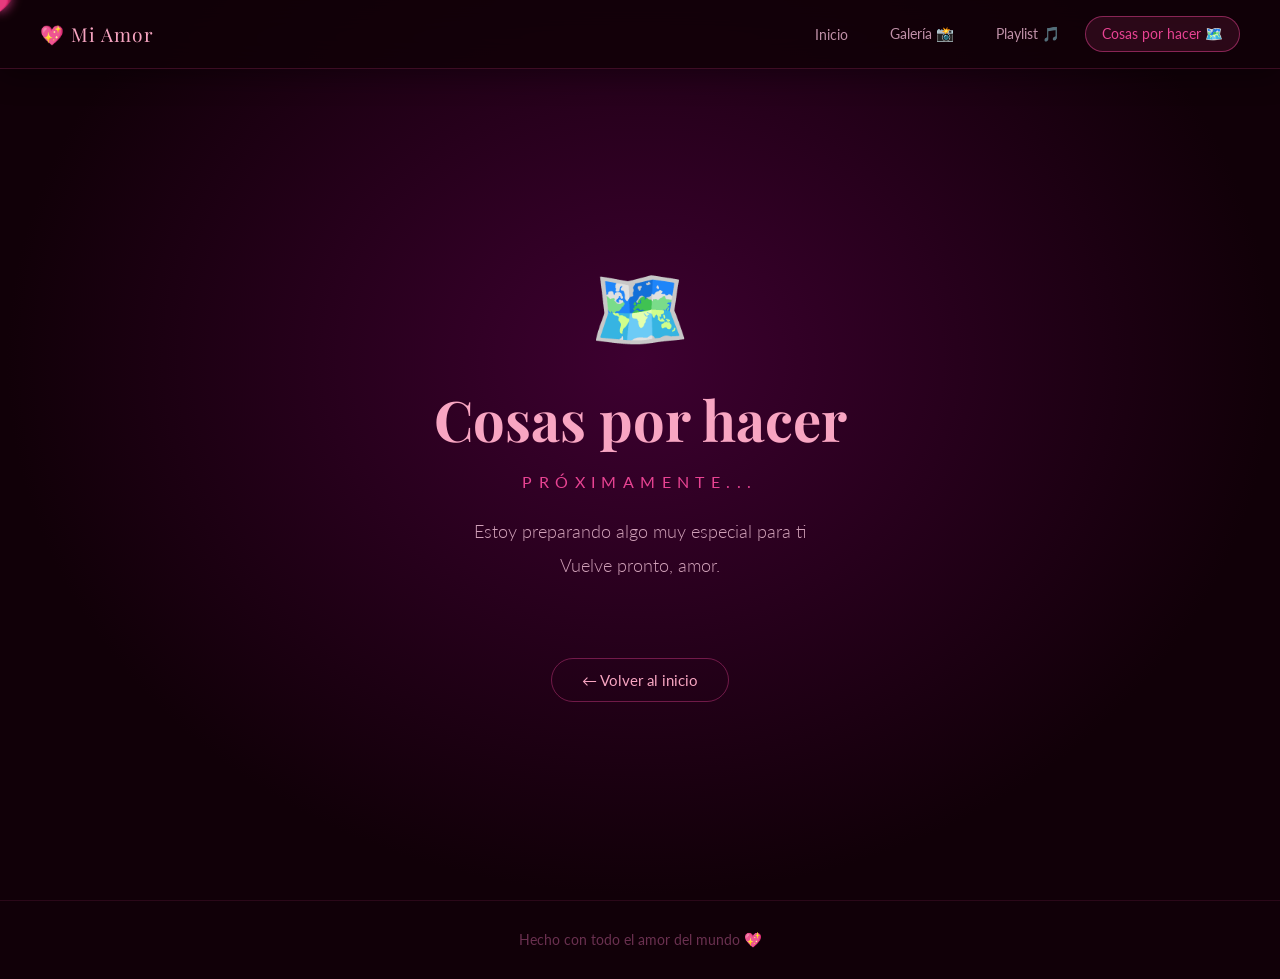
==== bucket.html @ a1e80661 "Se agregarn tabs y ahi se mejoraran las cosas" ====
<!DOCTYPE html>
<html lang="es">
<head>
  <meta charset="UTF-8"/>
  <meta name="viewport" content="width=device-width, initial-scale=1.0"/>
  <title>Cosas por hacer — Para Ti 💖</title>
  <link rel="stylesheet" href="style.css"/>
  <link href="https://fonts.googleapis.com/css2?family=Playfair+Display:ital,wght@0,400;0,700;1,400&family=Lato:wght@300;400;700&display=swap" rel="stylesheet"/>
</head>
<body>
  <div class="cursor" id="cursor">💗</div>
  <div class="particles" id="particles"></div>

  <nav class="navbar">
    <a href="index.html" class="nav-logo">💖 Mi Amor</a>
    <div class="nav-links" id="navLinks">
      <a href="index.html" class="nav-link">Inicio</a>
      <a href="galeria.html" class="nav-link ">Galería 📸</a>
      <a href="playlist.html" class="nav-link ">Playlist 🎵</a>
      <a href="bucket.html" class="nav-link activo">Cosas por hacer 🗺️</a>
    </div>
    <button class="nav-menu" id="navMenu">☰</button>
  </nav>

  <section class="proximamente-section">
    <div class="prox-content">
      <div class="prox-emoji">🗺️</div>
      <h1 class="prox-titulo">Cosas por hacer</h1>
      <p class="prox-sub">Próximamente...</p>
      <p class="prox-mensaje">Estoy preparando algo muy especial para ti <br/>Vuelve pronto, amor.</p>
      <div class="prox-corazones">
      </div>
      <a href="index.html" class="prox-btn">← Volver al inicio</a>
    </div>
  </section>

  <footer class="footer">
    <p>Hecho con todo el amor del mundo 💖</p>
  </footer>

  <script src="script.js"></script>
</body>
</html>
---- style.css ----
/* =============================================
   VARIABLES Y RESET
============================================= */
:root {
  --rosa: #e84393;
  --rosa-claro: #f8a5c2;
  --rosa-oscuro: #b5005b;
  --rojo: #c0392b;
  --fondo: #110008;
  --fondo2: #1e000f;
  --fondo3: #2d0020;
  --blanco: #fff8fc;
  --sombra: rgba(232, 67, 147, 0.4);
  --glow: 0 0 40px rgba(232, 67, 147, 0.3);
}

* { margin: 0; padding: 0; box-sizing: border-box; }
html { scroll-behavior: smooth; }

body {
  background: var(--fondo);
  color: var(--blanco);
  font-family: 'Lato', sans-serif;
  overflow-x: hidden;
  cursor: none;
}

/* =============================================
   CURSOR PERSONALIZADO
============================================= */
.cursor {
  position: fixed;
  pointer-events: none;
  font-size: 1.4rem;
  z-index: 9999;
  transform: translate(-50%, -50%);
  transition: transform 0.1s ease;
  filter: drop-shadow(0 0 6px var(--rosa));
}

/* =============================================
   PARTÍCULAS
============================================= */
.particles {
  position: fixed;
  inset: 0;
  pointer-events: none;
  z-index: 0;
  overflow: hidden;
}
.particle {
  position: absolute;
  border-radius: 50%;
  background: var(--rosa);
  opacity: 0;
  animation: flotar var(--dur, 8s) ease-in-out infinite;
  animation-delay: var(--delay, 0s);
}
@keyframes flotar {
  0%   { transform: translateY(105vh) scale(0); opacity: 0; }
  10%  { opacity: 0.5; }
  90%  { opacity: 0.2; }
  100% { transform: translateY(-5vh) scale(1.5); opacity: 0; }
}

/* =============================================
   REVEAL AL SCROLL
============================================= */
.reveal {
  opacity: 0;
  transform: translateY(50px);
  transition: opacity 0.8s ease, transform 0.8s ease;
}
.reveal.visible {
  opacity: 1;
  transform: translateY(0);
}

/* =============================================
   TÍTULOS DE SECCIÓN REUTILIZABLES
============================================= */
.sec-titulo {
  font-family: 'Playfair Display', serif;
  font-size: clamp(1.8rem, 4vw, 3rem);
  color: var(--rosa-claro);
  margin-bottom: 10px;
  text-align: center;
}
.sec-sub {
  font-size: 0.95rem;
  color: #c090a8;
  margin-bottom: 50px;
  text-align: center;
  letter-spacing: 0.08em;
}

/* =============================================
   HERO
============================================= */
.hero {
  position: relative;
  z-index: 1;
  min-height: 100vh;
  display: flex;
  flex-direction: column;
  align-items: center;
  justify-content: center;
  text-align: center;
  padding: 60px 20px 40px;
  background: radial-gradient(ellipse at 50% 40%, #3d0030 0%, var(--fondo) 70%);
}
.hero-content { max-width: 700px; animation: aparecer 1.4s ease both; }
@keyframes aparecer {
  from { opacity: 0; transform: translateY(40px); }
  to   { opacity: 1; transform: translateY(0); }
}
.subtitulo {
  font-weight: 300;
  letter-spacing: 0.35em;
  font-size: 0.82rem;
  color: var(--rosa-claro);
  margin-bottom: 20px;
  text-transform: uppercase;
}
.titulo {
  font-family: 'Playfair Display', serif;
  font-size: clamp(3rem, 8vw, 6rem);
  font-weight: 700;
  line-height: 1.1;
  margin-bottom: 30px;
  text-shadow: var(--glow);
}
.titulo em { color: var(--rosa); font-style: italic; display: block; }
.mensaje {
  font-size: clamp(1rem, 2.5vw, 1.18rem);
  font-weight: 300;
  line-height: 2;
  color: #f0d0e0;
  max-width: 560px;
  margin: 0 auto 30px;
}
.mensaje strong { color: var(--rosa-claro); font-weight: 400; }
.separador {
  font-size: 2.2rem;
  animation: latir 1s ease-in-out infinite;
  display: inline-block;
  color: var(--rosa);
  margin-bottom: 28px;
}
@keyframes latir {
  0%,100% { transform: scale(1); }
  50%      { transform: scale(1.35); }
}
.btn-lluvia {
  background: linear-gradient(135deg, var(--rosa), var(--rosa-oscuro));
  color: white;
  border: none;
  padding: 14px 34px;
  border-radius: 50px;
  font-size: 1rem;
  font-family: 'Lato', sans-serif;
  cursor: none;
  box-shadow: 0 4px 25px var(--sombra);
  transition: transform 0.2s, box-shadow 0.2s;
  letter-spacing: 0.05em;
}
.btn-lluvia:hover { transform: scale(1.07); box-shadow: 0 8px 40px var(--sombra); }
.scroll-hint {
  position: absolute;
  bottom: 24px;
  font-size: 0.8rem;
  color: #8a5070;
  letter-spacing: 0.15em;
  animation: pulsar 2s ease-in-out infinite;
}
@keyframes pulsar { 0%,100%{opacity:0.4;} 50%{opacity:1;} }

/* =============================================
   CONTADOR DE TIEMPO
============================================= */
.contador-section {
  position: relative;
  z-index: 1;
  padding: 90px 20px;
  text-align: center;
  background: linear-gradient(to bottom, var(--fondo), var(--fondo2));
}
.contador-grid {
  display: flex;
  justify-content: center;
  gap: 20px;
  flex-wrap: wrap;
  max-width: 700px;
  margin: 0 auto 20px;
}
.contador-item {
  background: rgba(232,67,147,0.08);
  border: 1px solid rgba(232,67,147,0.25);
  border-radius: 20px;
  padding: 28px 36px;
  min-width: 130px;
  display: flex;
  flex-direction: column;
  align-items: center;
  gap: 8px;
  box-shadow: var(--glow);
  transition: transform 0.3s;
}
.contador-item:hover { transform: translateY(-6px); }
.num {
  font-family: 'Playfair Display', serif;
  font-size: 3rem;
  font-weight: 700;
  color: var(--rosa);
  line-height: 1;
  text-shadow: 0 0 20px var(--sombra);
}
.clabel { font-size: 0.8rem; color: #c090a8; letter-spacing: 0.15em; text-transform: uppercase; }
.contador-nota { font-size: 0.8rem; color: #6a3050; margin-top: 16px; }
.contador-nota code { color: var(--rosa-claro); background: rgba(232,67,147,0.1); padding: 2px 6px; border-radius: 4px; }

/* =============================================
   GALERÍA / FOTOS
============================================= */
.galeria-section {
  position: relative;
  z-index: 1;
  padding: 80px 20px 100px;
  text-align: center;
  background: linear-gradient(to bottom, var(--fondo2), var(--fondo3));
}
.galeria {
  display: flex;
  justify-content: center;
  align-items: center;
  gap: 20px;
  flex-wrap: wrap;
  max-width: 900px;
  margin: 0 auto;
  position: relative;
  transition: all 0.6s ease;
}
.galeria.activo .foto-card:nth-child(1) { transform: translate(-120px,-60px) rotate(-12deg) scale(1.08); }
.galeria.activo .foto-card:nth-child(2) { transform: translateY(-90px) scale(1.15); }
.galeria.activo .foto-card:nth-child(3) { transform: translate(120px,-60px) rotate(12deg) scale(1.08); }
.foto-card {
  width: 220px; height: 260px;
  border-radius: 20px;
  overflow: hidden;
  border: 2px solid rgba(232,67,147,0.3);
  box-shadow: 0 8px 30px rgba(0,0,0,0.4);
  cursor: none;
  transition: transform 0.5s cubic-bezier(0.34,1.56,0.64,1), box-shadow 0.4s, border-color 0.4s;
  background: #2d0020;
}
.foto-center { width: 260px; height: 300px; z-index: 2; }
.foto-card:hover, .foto-card.tocado {
  box-shadow: 0 16px 50px rgba(0,0,0,0.5), 0 0 30px var(--sombra);
  border-color: var(--rosa);
}
.foto-inner { width:100%; height:100%; position:relative; overflow:hidden; }
.foto-inner img { width:100%; height:100%; object-fit:cover; display:block; transition:transform 0.5s; }
.foto-card:hover img, .foto-card.tocado img { transform: scale(1.08); }
.foto-overlay {
  position:absolute; inset:0;
  background: linear-gradient(to top, rgba(200,0,80,0.75) 0%, transparent 60%);
  opacity:0; display:flex; align-items:flex-end; justify-content:center;
  padding-bottom:18px; transition:opacity 0.4s;
}
.foto-card:hover .foto-overlay, .foto-card.tocado .foto-overlay { opacity:1; }
.foto-overlay span { font-family:'Playfair Display',serif; font-style:italic; font-size:1rem; color:#fff; text-shadow:0 1px 4px rgba(0,0,0,0.5); }
.corazon-svg {
  position:absolute; top:50%; left:50%;
  transform:translate(-50%,-50%);
  width:500px; pointer-events:none;
  opacity:0; transition:opacity 0.5s; z-index:0;
}
.galeria-section:hover .corazon-svg { opacity:1; }

/* =============================================
   CARTAS SECRETAS
============================================= */
.cartas-section {
  position:relative; z-index:1;
  padding: 90px 20px;
  background: linear-gradient(to bottom, var(--fondo3), var(--fondo2));
}
.cartas-grid {
  display: grid;
  grid-template-columns: repeat(auto-fit, minmax(150px, 1fr));
  gap: 20px;
  max-width: 800px;
  margin: 0 auto;
}
.carta {
  height: 180px;
  perspective: 800px;
  cursor: none;
}
.carta-frente, .carta-atras {
  position: absolute;
  width: 100%; height: 100%;
  border-radius: 16px;
  display: flex;
  align-items: center;
  justify-content: center;
  backface-visibility: hidden;
  transition: transform 0.7s cubic-bezier(0.4, 0, 0.2, 1);
}
.carta { position: relative; }
.carta-frente, .carta-atras { position: absolute; inset: 0; }
.carta-frente {
  background: linear-gradient(135deg, rgba(232,67,147,0.15), rgba(192,0,91,0.25));
  border: 1px solid rgba(232,67,147,0.35);
  font-size: 3rem;
  box-shadow: 0 4px 20px rgba(0,0,0,0.3);
  transform: rotateY(0deg);
}
.carta-atras {
  background: linear-gradient(135deg, var(--rosa-oscuro), var(--rosa));
  font-size: 0.92rem;
  font-family: 'Playfair Display', serif;
  font-style: italic;
  color: white;
  text-align: center;
  padding: 16px;
  line-height: 1.5;
  transform: rotateY(180deg);
  box-shadow: 0 8px 30px var(--sombra);
}
.carta.abierta .carta-frente { transform: rotateY(-180deg); }
.carta.abierta .carta-atras  { transform: rotateY(0deg); }
.carta:hover .carta-frente:not(.abierta .carta-frente) {
  box-shadow: 0 8px 30px var(--sombra);
  border-color: var(--rosa);
}

/* =============================================
   JUEGO - ATRAPA CORAZONES
============================================= */
.juego-section {
  position: relative; z-index: 1;
  padding: 90px 20px;
  background: linear-gradient(to bottom, var(--fondo2), var(--fondo));
  text-align: center;
}
.juego-container { max-width: 700px; margin: 0 auto; }
.juego-info {
  display: flex;
  justify-content: center;
  gap: 40px;
  margin-bottom: 20px;
  font-size: 1.1rem;
  color: var(--rosa-claro);
}
.juego-info strong { color: var(--rosa); font-size: 1.3rem; }
.juego-area {
  position: relative;
  width: 100%;
  height: 380px;
  border-radius: 24px;
  border: 2px solid rgba(232,67,147,0.25);
  background: rgba(232,67,147,0.04);
  overflow: hidden;
  box-shadow: inset 0 0 60px rgba(0,0,0,0.3), var(--glow);
}
.juego-pantalla {
  position: absolute;
  inset: 0;
  display: flex;
  flex-direction: column;
  align-items: center;
  justify-content: center;
  gap: 20px;
  font-family: 'Playfair Display', serif;
  font-size: 1.1rem;
  color: #d0a0b8;
}
.juego-pantalla.hidden { display: none; }
.btn-jugar {
  background: linear-gradient(135deg, var(--rosa), var(--rosa-oscuro));
  color: white;
  border: none;
  padding: 14px 40px;
  border-radius: 50px;
  font-size: 1.1rem;
  font-family: 'Lato', sans-serif;
  cursor: none;
  box-shadow: 0 4px 25px var(--sombra);
  transition: transform 0.2s, box-shadow 0.2s;
}
.btn-jugar:hover { transform: scale(1.07); box-shadow: 0 8px 40px var(--sombra); }

/* Corazones del juego */
.corazon-juego {
  position: absolute;
  font-size: 2.2rem;
  cursor: none;
  user-select: none;
  animation: aparecer-corazon 0.3s ease;
  transition: transform 0.1s;
  filter: drop-shadow(0 0 8px var(--rosa));
}
.corazon-juego:hover { transform: scale(1.4) rotate(10deg); }
@keyframes aparecer-corazon {
  from { transform: scale(0) rotate(-20deg); opacity: 0; }
  to   { transform: scale(1) rotate(0deg); opacity: 1; }
}

/* Puntaje volador */
.puntos-volador {
  position: absolute;
  font-size: 1.4rem;
  color: var(--rosa-claro);
  font-family: 'Playfair Display', serif;
  font-weight: 700;
  pointer-events: none;
  animation: volar 0.9s ease forwards;
  text-shadow: 0 0 10px var(--sombra);
}
@keyframes volar {
  0%   { opacity: 1; transform: translateY(0) scale(1); }
  100% { opacity: 0; transform: translateY(-70px) scale(1.5); }
}

/* =============================================
   SECCIÓN VIDEO
============================================= */
.video-section {
  position: relative; z-index: 1;
  padding: 80px 20px 100px;
  text-align: center;
  background: radial-gradient(ellipse at 50% 80%, #3d0030 0%, var(--fondo) 70%);
}
.video-wrapper { max-width: 620px; margin: 0 auto 16px; }
.video-link { text-decoration: none; display: block; }
.video-thumbnail {
  background: linear-gradient(135deg, #3d0030, #1a0010);
  border: 2px solid rgba(232,67,147,0.4);
  border-radius: 18px;
  padding: 60px 30px;
  display: flex;
  flex-direction: column;
  align-items: center;
  gap: 20px;
  cursor: none;
  transition: border-color 0.3s, box-shadow 0.3s, transform 0.3s;
  box-shadow: 0 8px 30px rgba(0,0,0,0.3);
}
.video-thumbnail:hover {
  border-color: var(--rosa);
  box-shadow: 0 16px 50px var(--sombra);
  transform: translateY(-4px);
}
.play-btn {
  width: 72px; height: 72px;
  background: var(--rosa);
  border-radius: 50%;
  display: flex;
  align-items: center;
  justify-content: center;
  font-size: 1.5rem;
  color: white;
  box-shadow: 0 0 30px var(--sombra);
  transition: transform 0.3s, box-shadow 0.3s;
}
.video-thumbnail:hover .play-btn { transform: scale(1.12); box-shadow: 0 0 50px var(--sombra); }
.video-label { font-family:'Playfair Display',serif; font-style:italic; color:var(--rosa-claro); font-size:1.1rem; }
.video-hint { font-size:0.8rem; color:#6a3050; margin-top:12px; }

/* =============================================
   FOOTER
============================================= */
.footer {
  position: relative; z-index: 1;
  text-align: center;
  padding: 30px 20px;
  color: #6a3050;
  font-size: 0.9rem;
  border-top: 1px solid rgba(232,67,147,0.12);
}

/* =============================================
   LLUVIA DE CORAZONES (CANVAS)
============================================= */
.lluvia-canvas {
  position: fixed;
  inset: 0;
  z-index: 8888;
  pointer-events: none;
}
.lluvia-canvas.hidden { display: none; }

/* =============================================
   RESPONSIVE
============================================= */
@media (max-width: 600px) {
  body { cursor: auto; }
  .cursor { display: none; }
  .galeria { flex-direction: column; align-items: center; }
  .galeria.activo .foto-card:nth-child(1) { transform: translate(-40px,-30px) rotate(-8deg) scale(1.05); }
  .galeria.activo .foto-card:nth-child(2) { transform: translateY(-50px) scale(1.1); }
  .galeria.activo .foto-card:nth-child(3) { transform: translate(40px,-30px) rotate(8deg) scale(1.05); }
  .foto-card { width:200px; height:240px; }
  .foto-center { width:220px; height:260px; }
  .contador-item { min-width:100px; padding:18px 22px; }
  .num { font-size:2.2rem; }
  .juego-area { height:300px; }
  .cartas-grid { grid-template-columns: repeat(3, 1fr); }
}


.notif-container {
  text-align: center;
  padding: 30px 20px 50px;
  background: var(--fondo);
}
.btn-notif {
  background: linear-gradient(135deg, #25D366, #128C7E);
  color: white;
  border: none;
  padding: 14px 36px;
  border-radius: 50px;
  font-size: 1rem;
  font-family: 'Lato', sans-serif;
  cursor: pointer;
  box-shadow: 0 4px 25px rgba(37,211,102,0.35);
  transition: transform 0.2s, box-shadow 0.2s;
}
.btn-notif:hover {
  transform: scale(1.07);
  box-shadow: 0 8px 40px rgba(37,211,102,0.5);
}


 
/* =============================================
   NAVBAR
============================================= */
.navbar {
  position: fixed;
  top: 0; left: 0; right: 0;
  z-index: 1000;
  display: flex;
  align-items: center;
  justify-content: space-between;
  padding: 16px 40px;
  background: rgba(17, 0, 8, 0.85);
  backdrop-filter: blur(16px);
  border-bottom: 1px solid rgba(232, 67, 147, 0.2);
  box-shadow: 0 4px 30px rgba(0,0,0,0.4);
}
 
.nav-logo {
  font-family: 'Playfair Display', serif;
  font-size: 1.2rem;
  color: var(--rosa-claro);
  text-decoration: none;
  letter-spacing: 0.05em;
  white-space: nowrap;
}
 
.nav-links {
  display: flex;
  gap: 8px;
  align-items: center;
}
 
.nav-link {
  color: #c090a8;
  text-decoration: none;
  font-size: 0.9rem;
  padding: 8px 16px;
  border-radius: 50px;
  border: 1px solid transparent;
  transition: color 0.3s, border-color 0.3s, background 0.3s;
  white-space: nowrap;
}
 
.nav-link:hover {
  color: var(--rosa-claro);
  border-color: rgba(232,67,147,0.3);
  background: rgba(232,67,147,0.08);
}
 
.nav-link.activo {
  color: var(--rosa);
  border-color: rgba(232,67,147,0.5);
  background: rgba(232,67,147,0.12);
}
 
/* Botón hamburguesa (móvil) */
.nav-menu {
  display: none;
  background: none;
  border: 1px solid rgba(232,67,147,0.4);
  color: var(--rosa-claro);
  font-size: 1.2rem;
  padding: 6px 12px;
  border-radius: 8px;
  cursor: pointer;
}
 
/* Empujar contenido hacia abajo por el navbar */
.hero { padding-top: 100px; }
 
/* =============================================
   PÁGINA PRÓXIMAMENTE
============================================= */
.proximamente-section {
  position: relative;
  z-index: 1;
  min-height: 100vh;
  display: flex;
  align-items: center;
  justify-content: center;
  padding: 120px 20px 60px;
  background: radial-gradient(ellipse at 50% 40%, #3d0030 0%, var(--fondo) 70%);
}
 
.prox-content {
  text-align: center;
  max-width: 600px;
  animation: aparecer 1.2s ease both;
}
 
.prox-emoji {
  font-size: 5rem;
  margin-bottom: 24px;
  animation: latir 1.5s ease-in-out infinite;
  display: block;
}
 
.prox-titulo {
  font-family: 'Playfair Display', serif;
  font-size: clamp(2rem, 5vw, 3.5rem);
  color: var(--rosa-claro);
  margin-bottom: 16px;
}
 
.prox-sub {
  font-size: 1rem;
  letter-spacing: 0.4em;
  text-transform: uppercase;
  color: var(--rosa);
  margin-bottom: 24px;
  animation: pulsar 2s ease-in-out infinite;
}
 
.prox-mensaje {
  font-size: 1.1rem;
  font-weight: 300;
  color: #d0a0b8;
  line-height: 1.9;
  margin-bottom: 36px;
}
 
.prox-corazones {
  display: flex;
  justify-content: center;
  gap: 12px;
  font-size: 1.8rem;
  margin-bottom: 40px;
}
 
.prox-corazones span {
  animation: latir 1.2s ease-in-out infinite;
}
.prox-corazones span:nth-child(1) { animation-delay: 0s; }
.prox-corazones span:nth-child(2) { animation-delay: 0.2s; }
.prox-corazones span:nth-child(3) { animation-delay: 0.4s; }
.prox-corazones span:nth-child(4) { animation-delay: 0.6s; }
.prox-corazones span:nth-child(5) { animation-delay: 0.8s; }
 
.prox-btn {
  display: inline-block;
  color: var(--rosa-claro);
  text-decoration: none;
  border: 1px solid rgba(232,67,147,0.4);
  padding: 12px 30px;
  border-radius: 50px;
  font-size: 0.95rem;
  transition: background 0.3s, border-color 0.3s, transform 0.2s;
}
 
.prox-btn:hover {
  background: rgba(232,67,147,0.12);
  border-color: var(--rosa);
  transform: translateX(-4px);
}
 
/* =============================================
   RESPONSIVE NAVBAR
============================================= */
@media (max-width: 700px) {
  .navbar { padding: 14px 20px; }
  .nav-menu { display: block; }
  .nav-links {
    display: none;
    position: absolute;
    top: 100%;
    left: 0; right: 0;
    flex-direction: column;
    background: rgba(17,0,8,0.97);
    padding: 16px;
    border-bottom: 1px solid rgba(232,67,147,0.2);
    gap: 4px;
  }
  .nav-links.abierto { display: flex; }
  .nav-link { width: 100%; text-align: center; padding: 12px; }
}
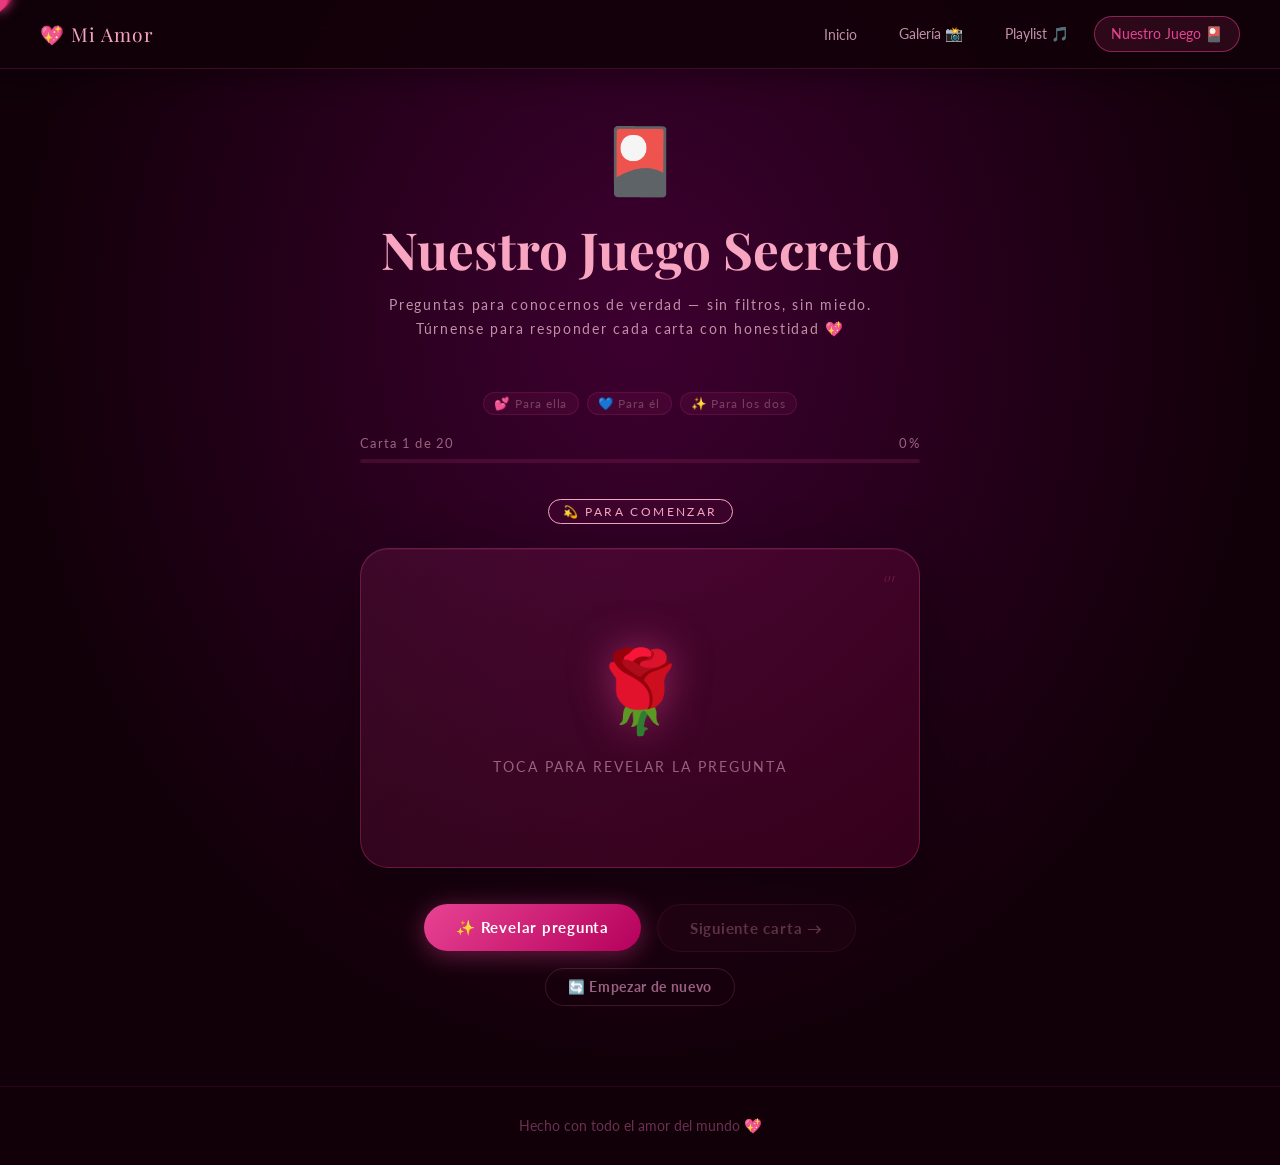
==== commit f7935ccd: "se agrego un juego de cartas" ====
--- a/bucket.html
+++ b/bucket.html
@@ -3,41 +3,801 @@
 <head>
   <meta charset="UTF-8"/>
   <meta name="viewport" content="width=device-width, initial-scale=1.0"/>
-  <title>Cosas por hacer — Para Ti 💖</title>
+  <title>Nuestro Juego — Para Ti 💖</title>
   <link rel="stylesheet" href="style.css"/>
   <link href="https://fonts.googleapis.com/css2?family=Playfair+Display:ital,wght@0,400;0,700;1,400&family=Lato:wght@300;400;700&display=swap" rel="stylesheet"/>
+  <style>
+    /* ── JUEGO DE PREGUNTAS ── */
+    .juego-preguntas-section {
+      position: relative;
+      z-index: 1;
+      min-height: 100vh;
+      display: flex;
+      flex-direction: column;
+      align-items: center;
+      justify-content: center;
+      padding: 120px 20px 80px;
+      background: radial-gradient(ellipse at 50% 30%, #3d0030 0%, #110008 70%);
+      overflow: hidden;
+    }
+
+    /* Estrellas de fondo */
+    .estrellas {
+      position: fixed;
+      inset: 0;
+      pointer-events: none;
+      z-index: 0;
+      overflow: hidden;
+    }
+    .estrella {
+      position: absolute;
+      width: 2px;
+      height: 2px;
+      background: white;
+      border-radius: 50%;
+      opacity: 0;
+      animation: parpadear var(--dur, 3s) ease-in-out infinite;
+      animation-delay: var(--delay, 0s);
+    }
+    @keyframes parpadear {
+      0%, 100% { opacity: 0; transform: scale(1); }
+      50% { opacity: 0.7; transform: scale(1.5); }
+    }
+
+    /* Header */
+    .jp-header {
+      text-align: center;
+      margin-bottom: 50px;
+      animation: aparecer 1.2s ease both;
+    }
+    .jp-header .prox-emoji {
+      font-size: 4rem;
+      display: block;
+      margin-bottom: 16px;
+      animation: latir 1.5s ease-in-out infinite;
+    }
+    .jp-titulo {
+      font-family: 'Playfair Display', serif;
+      font-size: clamp(2rem, 5vw, 3.2rem);
+      color: #f8a5c2;
+      margin-bottom: 10px;
+    }
+    .jp-subtitulo {
+      font-size: 0.9rem;
+      color: #c090a8;
+      letter-spacing: 0.12em;
+      max-width: 500px;
+      line-height: 1.7;
+    }
+
+    /* Progreso */
+    .jp-progreso-wrap {
+      width: 100%;
+      max-width: 560px;
+      margin-bottom: 36px;
+      animation: aparecer 1.4s ease both;
+    }
+    .jp-progreso-texto {
+      display: flex;
+      justify-content: space-between;
+      font-size: 0.8rem;
+      color: #9a6080;
+      margin-bottom: 8px;
+      letter-spacing: 0.1em;
+    }
+    .jp-progreso-barra {
+      height: 4px;
+      background: rgba(232,67,147,0.15);
+      border-radius: 99px;
+      overflow: hidden;
+    }
+    .jp-progreso-fill {
+      height: 100%;
+      background: linear-gradient(90deg, #e84393, #f8a5c2);
+      border-radius: 99px;
+      transition: width 0.6s cubic-bezier(0.4, 0, 0.2, 1);
+      box-shadow: 0 0 12px rgba(232,67,147,0.5);
+    }
+
+    /* Categoría badge */
+    .jp-categoria {
+      display: inline-block;
+      font-size: 0.75rem;
+      letter-spacing: 0.2em;
+      text-transform: uppercase;
+      color: var(--cat-color, #e84393);
+      border: 1px solid var(--cat-color, #e84393);
+      padding: 4px 14px;
+      border-radius: 99px;
+      margin-bottom: 24px;
+      background: rgba(232,67,147,0.06);
+      transition: all 0.4s ease;
+    }
+
+    /* Carta principal */
+    .jp-carta-wrap {
+      perspective: 1200px;
+      width: 100%;
+      max-width: 560px;
+      min-height: 320px;
+      margin-bottom: 36px;
+    }
+    .jp-carta {
+      width: 100%;
+      min-height: 320px;
+      position: relative;
+      transform-style: preserve-3d;
+      transition: transform 0.7s cubic-bezier(0.4, 0, 0.2, 1);
+      border-radius: 28px;
+    }
+    .jp-carta.volteada { transform: rotateY(180deg); }
+
+    .jp-carta-lado {
+      position: absolute;
+      inset: 0;
+      backface-visibility: hidden;
+      border-radius: 28px;
+      display: flex;
+      flex-direction: column;
+      align-items: center;
+      justify-content: center;
+      padding: 48px 40px;
+      text-align: center;
+    }
+
+    /* Frente - tapado */
+    .jp-carta-frente {
+      background: linear-gradient(135deg, rgba(232,67,147,0.12), rgba(180,0,80,0.18));
+      border: 1.5px solid rgba(232,67,147,0.3);
+      box-shadow: 0 20px 60px rgba(0,0,0,0.4), inset 0 1px 0 rgba(255,255,255,0.05);
+      cursor: pointer;
+      transition: border-color 0.3s, box-shadow 0.3s, transform 0.2s;
+    }
+    .jp-carta-frente:hover {
+      border-color: rgba(232,67,147,0.6);
+      box-shadow: 0 24px 80px rgba(0,0,0,0.5), 0 0 40px rgba(232,67,147,0.2);
+      transform: translateY(-4px);
+    }
+    .jp-carta-frente .icono-grande {
+      font-size: 5rem;
+      margin-bottom: 20px;
+      animation: flotar-icono 3s ease-in-out infinite;
+      filter: drop-shadow(0 0 20px rgba(232,67,147,0.5));
+    }
+    @keyframes flotar-icono {
+      0%, 100% { transform: translateY(0) rotate(-3deg); }
+      50% { transform: translateY(-10px) rotate(3deg); }
+    }
+    .jp-carta-frente .hint {
+      font-size: 0.85rem;
+      color: #9a6080;
+      letter-spacing: 0.15em;
+      text-transform: uppercase;
+    }
+    .jp-carta-frente .hint span {
+      display: inline-block;
+      animation: pulsar 2s ease-in-out infinite;
+    }
+
+    /* Atrás - pregunta */
+    .jp-carta-atras {
+      background: linear-gradient(135deg, #2a0020, #1e000f);
+      border: 1.5px solid rgba(232,67,147,0.4);
+      box-shadow: 0 20px 60px rgba(0,0,0,0.5), 0 0 60px rgba(232,67,147,0.1);
+      transform: rotateY(180deg);
+    }
+
+    /* Para quién es */
+    .jp-para {
+      font-size: 0.75rem;
+      letter-spacing: 0.2em;
+      text-transform: uppercase;
+      padding: 5px 16px;
+      border-radius: 99px;
+      margin-bottom: 28px;
+      font-family: 'Lato', sans-serif;
+      font-weight: 700;
+    }
+    .jp-para.ella {
+      color: #f8a5c2;
+      background: rgba(248,165,194,0.12);
+      border: 1px solid rgba(248,165,194,0.3);
+    }
+    .jp-para.el {
+      color: #93c5fd;
+      background: rgba(147,197,253,0.12);
+      border: 1px solid rgba(147,197,253,0.3);
+    }
+    .jp-para.ambos {
+      color: #fcd34d;
+      background: rgba(252,211,77,0.12);
+      border: 1px solid rgba(252,211,77,0.3);
+    }
+
+    .jp-pregunta {
+      font-family: 'Playfair Display', serif;
+      font-size: clamp(1.2rem, 3.5vw, 1.65rem);
+      font-style: italic;
+      color: #f0d0e0;
+      line-height: 1.55;
+      margin-bottom: 24px;
+    }
+
+    .jp-nota {
+      font-size: 0.82rem;
+      color: #7a4060;
+      font-style: italic;
+      line-height: 1.6;
+      padding-top: 16px;
+      border-top: 1px solid rgba(232,67,147,0.15);
+      width: 100%;
+    }
+    .jp-nota strong { color: #c090a8; font-style: normal; }
+
+    /* Controles */
+    .jp-controles {
+      display: flex;
+      gap: 16px;
+      align-items: center;
+      justify-content: center;
+      flex-wrap: wrap;
+      animation: aparecer 1.6s ease both;
+    }
+
+    .jp-btn {
+      border: none;
+      padding: 14px 32px;
+      border-radius: 50px;
+      font-size: 0.95rem;
+      font-family: 'Lato', sans-serif;
+      font-weight: 700;
+      cursor: pointer;
+      transition: transform 0.2s, box-shadow 0.2s, opacity 0.2s;
+      letter-spacing: 0.05em;
+    }
+    .jp-btn:disabled { opacity: 0.3; cursor: not-allowed; transform: none !important; }
+
+    .jp-btn-voltear {
+      background: linear-gradient(135deg, #e84393, #b5005b);
+      color: white;
+      box-shadow: 0 4px 25px rgba(232,67,147,0.4);
+    }
+    .jp-btn-voltear:hover:not(:disabled) {
+      transform: scale(1.06);
+      box-shadow: 0 8px 40px rgba(232,67,147,0.55);
+    }
+
+    .jp-btn-siguiente {
+      background: rgba(232,67,147,0.1);
+      color: #f8a5c2;
+      border: 1.5px solid rgba(232,67,147,0.35);
+    }
+    .jp-btn-siguiente:hover:not(:disabled) {
+      background: rgba(232,67,147,0.18);
+      transform: scale(1.04);
+      border-color: rgba(232,67,147,0.6);
+    }
+
+    .jp-btn-reiniciar {
+      background: transparent;
+      color: #9a6080;
+      border: 1px solid rgba(150,80,100,0.3);
+      font-size: 0.85rem;
+      padding: 10px 22px;
+    }
+    .jp-btn-reiniciar:hover { color: #f8a5c2; border-color: rgba(232,67,147,0.4); }
+
+    /* Pantalla final */
+    .jp-final {
+      display: none;
+      flex-direction: column;
+      align-items: center;
+      text-align: center;
+      max-width: 560px;
+      animation: aparecer 1s ease both;
+    }
+    .jp-final.visible { display: flex; }
+    .jp-final-emoji { font-size: 5rem; margin-bottom: 20px; animation: latir 1.2s ease-in-out infinite; }
+    .jp-final-titulo {
+      font-family: 'Playfair Display', serif;
+      font-size: clamp(1.8rem, 4vw, 2.6rem);
+      color: #f8a5c2;
+      margin-bottom: 16px;
+    }
+    .jp-final-mensaje {
+      font-size: 1.05rem;
+      color: #d0a0b8;
+      line-height: 1.9;
+      margin-bottom: 32px;
+      font-style: italic;
+      font-family: 'Playfair Display', serif;
+    }
+    .jp-final-mensaje strong { color: #f8a5c2; font-style: normal; }
+
+    /* Indicador de quién responde */
+    .jp-turno-hint {
+      display: flex;
+      gap: 8px;
+      justify-content: center;
+      margin-bottom: 20px;
+      font-size: 0.78rem;
+      color: #7a4060;
+      letter-spacing: 0.08em;
+    }
+    .jp-turno-hint span {
+      padding: 3px 10px;
+      border-radius: 99px;
+      background: rgba(232,67,147,0.07);
+      border: 1px solid rgba(232,67,147,0.15);
+    }
+
+    /* Partícula de celebración */
+    .celebracion {
+      position: fixed;
+      inset: 0;
+      pointer-events: none;
+      z-index: 9000;
+    }
+    .confeti {
+      position: absolute;
+      font-size: 1.8rem;
+      animation: caer 2s ease forwards;
+    }
+    @keyframes caer {
+      0% { transform: translateY(-20px) rotate(0deg) scale(0); opacity: 1; }
+      100% { transform: translateY(100vh) rotate(720deg) scale(1); opacity: 0; }
+    }
+
+    /* Número de carta decorativo */
+    .jp-num-carta {
+      position: absolute;
+      top: 20px;
+      right: 24px;
+      font-size: 0.75rem;
+      color: rgba(232,67,147,0.3);
+      font-family: 'Playfair Display', serif;
+      font-style: italic;
+    }
+
+    @media (max-width: 600px) {
+      .jp-carta-lado { padding: 36px 24px; }
+      .jp-pregunta { font-size: 1.15rem; }
+    }
+  </style>
 </head>
 <body>
   <div class="cursor" id="cursor">💗</div>
   <div class="particles" id="particles"></div>
+  <div class="estrellas" id="estrellas"></div>
 
   <nav class="navbar">
     <a href="index.html" class="nav-logo">💖 Mi Amor</a>
     <div class="nav-links" id="navLinks">
       <a href="index.html" class="nav-link">Inicio</a>
-      <a href="galeria.html" class="nav-link ">Galería 📸</a>
-      <a href="playlist.html" class="nav-link ">Playlist 🎵</a>
-      <a href="bucket.html" class="nav-link activo">Cosas por hacer 🗺️</a>
+      <a href="galeria.html" class="nav-link">Galería 📸</a>
+      <a href="playlist.html" class="nav-link">Playlist 🎵</a>
+      <a href="bucket.html" class="nav-link activo">Nuestro Juego 🎴</a>
     </div>
     <button class="nav-menu" id="navMenu">☰</button>
   </nav>
 
-  <section class="proximamente-section">
-    <div class="prox-content">
-      <div class="prox-emoji">🗺️</div>
-      <h1 class="prox-titulo">Cosas por hacer</h1>
-      <p class="prox-sub">Próximamente...</p>
-      <p class="prox-mensaje">Estoy preparando algo muy especial para ti <br/>Vuelve pronto, amor.</p>
-      <div class="prox-corazones">
+  <section class="juego-preguntas-section">
+
+    <!-- HEADER -->
+    <div class="jp-header" id="jpHeader">
+      <span class="prox-emoji">🎴</span>
+      <h1 class="jp-titulo">Nuestro Juego Secreto</h1>
+      <p class="jp-subtitulo">Preguntas para conocernos de verdad — sin filtros, sin miedo.<br/>Túrnense para responder cada carta con honestidad 💖</p>
+    </div>
+
+    <!-- LEYENDA -->
+    <div class="jp-turno-hint" id="jpLeyenda">
+      <span>💕 Para ella</span>
+      <span>💙 Para él</span>
+      <span>✨ Para los dos</span>
+    </div>
+
+    <!-- PROGRESO -->
+    <div class="jp-progreso-wrap" id="jpProgresoWrap">
+      <div class="jp-progreso-texto">
+        <span id="jpNumActual">Carta 1 de 20</span>
+        <span id="jpPorcentaje">0%</span>
       </div>
+      <div class="jp-progreso-barra">
+        <div class="jp-progreso-fill" id="jpProgressFill" style="width:0%"></div>
+      </div>
+    </div>
+
+    <!-- CATEGORÍA -->
+    <div class="jp-categoria" id="jpCategoria">💫 Para comenzar</div>
+
+    <!-- CARTA -->
+    <div class="jp-carta-wrap" id="jpCartaWrap">
+      <div class="jp-carta" id="jpCarta">
+        <!-- Frente -->
+        <div class="jp-carta-lado jp-carta-frente" id="jpFrente" onclick="voltearCarta()">
+          <div class="icono-grande" id="jpIconoFrente">🎴</div>
+          <p class="hint"><span>Toca para revelar la pregunta</span></p>
+          <span class="jp-num-carta" id="jpNumDecorativo">01</span>
+        </div>
+        <!-- Atrás -->
+        <div class="jp-carta-lado jp-carta-atras" id="jpAtras">
+          <div class="jp-para ella" id="jpParaTag">💕 Para ella</div>
+          <p class="jp-pregunta" id="jpPreguntaTexto">¿Cuál fue el momento exacto en que sentiste algo por mí?</p>
+          <div class="jp-nota" id="jpNotaTexto"></div>
+          <span class="jp-num-carta" id="jpNumDecorativoAtras">01</span>
+        </div>
+      </div>
+    </div>
+
+    <!-- CONTROLES -->
+    <div class="jp-controles" id="jpControles">
+      <button class="jp-btn jp-btn-voltear" id="jpBtnVoltear" onclick="voltearCarta()">
+        ✨ Revelar pregunta
+      </button>
+      <button class="jp-btn jp-btn-siguiente" id="jpBtnSiguiente" onclick="siguienteCarta()" disabled>
+        Siguiente carta →
+      </button>
+    </div>
+    <div style="margin-top:16px;">
+      <button class="jp-btn jp-btn-reiniciar" onclick="reiniciarJuego()">🔄 Empezar de nuevo</button>
+    </div>
+
+    <!-- PANTALLA FINAL -->
+    <div class="jp-final" id="jpFinal">
+      <div class="jp-final-emoji">💖</div>
+      <h2 class="jp-final-titulo">Lo lograron, amor</h2>
+      <p class="jp-final-mensaje">
+        Respondieron todas las preguntas juntos.<br/>
+        Eso dice mucho de los dos.<br/><br/>
+        <strong>Mariana</strong>, espero que este juego te haya ayudado a decir cosas que a veces es difícil decir en voz alta.<br/><br/>
+        Yo siempre voy a estar aquí para escucharte, para conocerte más cada día, y para recordarte que lo que sientes importa — siempre.<br/><br/>
+        <strong>Te amo. Hoy, mañana y siempre. 💖</strong>
+      </p>
+      <button class="jp-btn jp-btn-voltear" onclick="reiniciarJuego()" style="margin-bottom:16px;">
+        🔄 Jugar otra vez
+      </button>
       <a href="index.html" class="prox-btn">← Volver al inicio</a>
     </div>
+
   </section>
 
   <footer class="footer">
     <p>Hecho con todo el amor del mundo 💖</p>
   </footer>
 
+  <div class="celebracion" id="celebracion"></div>
+
   <script src="script.js"></script>
+  <script>
+    // ══════════════════════════════════════════════════════
+    // PREGUNTAS DEL JUEGO
+    // ══════════════════════════════════════════════════════
+    const preguntas = [
+      {
+        para: "ella",
+        tag: "💕 Para ella",
+        categoria: "💫 Para comenzar",
+        emoji: "🌹",
+        pregunta: "¿Cuál fue el momento exacto en que sentiste algo especial por mí?",
+        nota: "Cuéntame con detalle. No hay respuesta incorrecta, solo la tuya."
+      },
+      {
+        para: "el",
+        tag: "💙 Para él",
+        categoria: "💫 Para comenzar",
+        emoji: "💙",
+        pregunta: "¿Qué fue lo primero que me noté de ti que me llamó la atención?",
+        nota: "La verdad, sin filtros."
+      },
+      {
+        para: "ambos",
+        tag: "✨ Para los dos",
+        categoria: "🔥 Un poco más profundo",
+        emoji: "✨",
+        pregunta: "¿Qué es algo que desearías que el otro supiera pero te da miedo decir?",
+        nota: "Este es el momento. Es un espacio seguro, los dos están aquí."
+      },
+      {
+        para: "ella",
+        tag: "💕 Para ella",
+        categoria: "🔥 Un poco más profundo",
+        emoji: "🦋",
+        pregunta: "¿Qué es lo que más te gusta de cómo te trato?",
+        nota: "Quiero saber qué cosas de mí te hacen sentir bien de verdad."
+      },
+      {
+        para: "ella",
+        tag: "💕 Para ella",
+        categoria: "🔥 Un poco más profundo",
+        emoji: "🌙",
+        pregunta: "¿Hay algo que yo haga que a veces te molesta pero no me has dicho?",
+        nota: "No te preocupes, no me voy a enojar. Necesito saberlo para ser mejor."
+      },
+      {
+        para: "el",
+        tag: "💙 Para él",
+        categoria: "🔥 Un poco más profundo",
+        emoji: "💫",
+        pregunta: "¿Qué es lo que más me asusta de esta relación?",
+        nota: "Siendo honesto conmigo mismo y contigo."
+      },
+      {
+        para: "ambos",
+        tag: "✨ Para los dos",
+        categoria: "🌟 Sueños juntos",
+        emoji: "🌅",
+        pregunta: "Si pudiéramos ir a cualquier lugar del mundo juntos ahora mismo, ¿a dónde iríamos?",
+        nota: "Cuéntenlo con detalle. ¿Qué harían ahí?"
+      },
+      {
+        para: "ella",
+        tag: "💕 Para ella",
+        categoria: "🌟 Sueños juntos",
+        emoji: "💭",
+        pregunta: "¿Cómo te imaginas que será nuestra vida en 5 años?",
+        nota: "El sueño que tienes cuando piensas en nosotros."
+      },
+      {
+        para: "ella",
+        tag: "💕 Para ella",
+        categoria: "❤ Lo más íntimo",
+        emoji: "🤍",
+        pregunta: "¿Cuándo fue la última vez que te sentiste realmente comprendida por mí?",
+        nota: "Y si hay momentos en que no te has sentido así, también quiero saberlo."
+      },
+      {
+        para: "ambos",
+        tag: "✨ Para los dos",
+        categoria: "❤ Lo más íntimo",
+        emoji: "🔮",
+        pregunta: "¿Qué es algo que nunca le habías contado a nadie y hoy podrías compartir aquí?",
+        nota: "No tienen que si no quieren. Pero si se animan, este es el lugar."
+      },
+      {
+        para: "el",
+        tag: "💙 Para él",
+        categoria: "❤ Lo más íntimo",
+        emoji: "💪",
+        pregunta: "¿En qué momentos siento que no soy suficiente para ti y cómo lo manejo?",
+        nota: "La vulnerabilidad también es valentía."
+      },
+      {
+        para: "ella",
+        tag: "💕 Para ella",
+        categoria: "❤ Lo más íntimo",
+        emoji: "🌺",
+        pregunta: "¿Qué necesitas de mí que sientes que a veces te falta?",
+        nota: "Esto es importante. Quiero darte lo que necesitas."
+      },
+      {
+        para: "ambos",
+        tag: "✨ Para los dos",
+        categoria: "😂 Un respiro",
+        emoji: "😂",
+        pregunta: "¿Cuál ha sido el momento más vergonzoso que han vivido juntos?",
+        nota: "¡Toca reírse! Quien se ría primero pierde 😄"
+      },
+      {
+        para: "ella",
+        tag: "💕 Para ella",
+        categoria: "😂 Un respiro",
+        emoji: "🎭",
+        pregunta: "¿Qué canción me cantarías si tuvieras que hacerlo ahora mismo?",
+        nota: "Y tiene que cantarla. Sin excusas 🎤"
+      },
+      {
+        para: "ambos",
+        tag: "✨ Para los dos",
+        categoria: "🌟 Sueños juntos",
+        emoji: "🏠",
+        pregunta: "¿Cómo sería el día perfecto que pudiéramos pasar juntos?",
+        nota: "Descríbelo desde que se despiertan hasta que se duermen."
+      },
+      {
+        para: "ella",
+        tag: "💕 Para ella",
+        categoria: "❤ Lo más íntimo",
+        emoji: "💌",
+        pregunta: "¿Hay algo que hayas querido decirme y nunca encontraste el momento?",
+        nota: "Este es el momento. Estoy aquí y te escucho."
+      },
+      {
+        para: "el",
+        tag: "💙 Para él",
+        categoria: "❤ Lo más íntimo",
+        emoji: "🙏",
+        pregunta: "¿Por qué elegí quedarme y seguir eligiéndote cada día?",
+        nota: "Más allá de lo obvio. La razón de verdad."
+      },
+      {
+        para: "ambos",
+        tag: "✨ Para los dos",
+        categoria: "🔥 Un poco más profundo",
+        emoji: "⚡",
+        pregunta: "¿Qué es algo que admiran del otro que nunca le han dicho directamente?",
+        nota: "Díganlo en voz alta. Ahora. Sin resumirlo."
+      },
+      {
+        para: "ella",
+        tag: "💕 Para ella",
+        categoria: "❤ Lo más íntimo",
+        emoji: "🌙",
+        pregunta: "¿Qué es lo que más valoras de tener a alguien como yo en tu vida?",
+        nota: "No hay prisa. Piénsalo de verdad."
+      },
+      {
+        para: "ambos",
+        tag: "✨ Para los dos",
+        categoria: "💖 La última",
+        emoji: "💖",
+        pregunta: "¿Qué promesa pequeña pueden hacerse hoy, aquí, los dos juntos?",
+        nota: "No tiene que ser enorme. Que sea real, que sea de corazón."
+      },
+    ];
+
+    // ══════════════════════════════════════════════════════
+    // ESTADO
+    // ══════════════════════════════════════════════════════
+    let indiceActual = 0;
+    let revelada = false;
+
+    const carta        = document.getElementById('jpCarta');
+    const btnVoltear   = document.getElementById('jpBtnVoltear');
+    const btnSiguiente = document.getElementById('jpBtnSiguiente');
+    const jpHeader     = document.getElementById('jpHeader');
+    const jpLeyenda    = document.getElementById('jpLeyenda');
+    const jpProgresoWrap = document.getElementById('jpProgresoWrap');
+    const jpFinal      = document.getElementById('jpFinal');
+    const jpCartaWrap  = document.getElementById('jpCartaWrap');
+    const jpControles  = document.getElementById('jpControles');
+    const jpCategoria  = document.getElementById('jpCategoria');
+
+    // Colores por categoría
+    const catColores = {
+      "💫 Para comenzar":  "#f8a5c2",
+      "🔥 Un poco más profundo": "#f97316",
+      "🌟 Sueños juntos":  "#fcd34d",
+      "❤ Lo más íntimo":  "#e84393",
+      "😂 Un respiro":     "#86efac",
+      "💖 La última":      "#f8a5c2",
+    };
+
+    function cargarPregunta(idx) {
+      const p = preguntas[idx];
+      revelada = false;
+
+      // Resetear carta
+      carta.classList.remove('volteada');
+
+      // Frente
+      document.getElementById('jpIconoFrente').textContent = p.emoji;
+      document.getElementById('jpNumDecorativo').textContent = String(idx + 1).padStart(2, '0');
+
+      // Atrás
+      const paraTag = document.getElementById('jpParaTag');
+      paraTag.textContent = p.tag;
+      paraTag.className = 'jp-para ' + p.para;
+      document.getElementById('jpPreguntaTexto').textContent = p.pregunta;
+      document.getElementById('jpNotaTexto').innerHTML = p.nota ? `<strong>💭</strong> ${p.nota}` : '';
+      document.getElementById('jpNumDecorativoAtras').textContent = String(idx + 1).padStart(2, '0');
+
+      // Categoría
+      jpCategoria.textContent = p.categoria;
+      const color = catColores[p.categoria] || '#e84393';
+      jpCategoria.style.setProperty('--cat-color', color);
+
+      // Progreso
+      const pct = Math.round((idx / preguntas.length) * 100);
+      document.getElementById('jpProgressFill').style.width = pct + '%';
+      document.getElementById('jpNumActual').textContent = `Carta ${idx + 1} de ${preguntas.length}`;
+      document.getElementById('jpPorcentaje').textContent = pct + '%';
+
+      // Botones
+      btnVoltear.disabled = false;
+      btnVoltear.textContent = '✨ Revelar pregunta';
+      btnSiguiente.disabled = true;
+    }
+
+    function voltearCarta() {
+      if (revelada) return;
+      revelada = true;
+      carta.classList.add('volteada');
+      btnVoltear.disabled = true;
+      btnVoltear.textContent = '✅ Pregunta revelada';
+      btnSiguiente.disabled = false;
+      lanzarConfeti(5);
+    }
+
+    function siguienteCarta() {
+      if (!revelada) return;
+      indiceActual++;
+
+      if (indiceActual >= preguntas.length) {
+        mostrarFinal();
+        return;
+      }
+
+      // Animación de salida
+      carta.style.opacity = '0';
+      carta.style.transform = 'translateX(60px) scale(0.95)';
+      carta.style.transition = 'opacity 0.35s, transform 0.35s';
+
+      setTimeout(() => {
+        cargarPregunta(indiceActual);
+        carta.style.transform = 'translateX(-40px) scale(0.95)';
+        setTimeout(() => {
+          carta.style.opacity = '1';
+          carta.style.transform = '';
+          carta.style.transition = 'opacity 0.4s, transform 0.4s, rotateY 0.7s cubic-bezier(0.4,0,0.2,1)';
+        }, 50);
+      }, 350);
+    }
+
+    function mostrarFinal() {
+      jpHeader.style.display = 'none';
+      jpLeyenda.style.display = 'none';
+      jpProgresoWrap.style.display = 'none';
+      jpCategoria.style.display = 'none';
+      jpCartaWrap.style.display = 'none';
+      jpControles.style.display = 'none';
+      document.querySelector('.jp-btn-reiniciar').style.display = 'none';
+      jpFinal.classList.add('visible');
+      lanzarConfeti(30);
+    }
+
+    function reiniciarJuego() {
+      indiceActual = 0;
+      jpHeader.style.display = '';
+      jpLeyenda.style.display = '';
+      jpProgresoWrap.style.display = '';
+      jpCategoria.style.display = '';
+      jpCartaWrap.style.display = '';
+      jpControles.style.display = '';
+      document.querySelector('.jp-btn-reiniciar').style.display = '';
+      jpFinal.classList.remove('visible');
+      carta.style.opacity = '1';
+      carta.style.transform = '';
+      carta.style.transition = '';
+      cargarPregunta(0);
+    }
+
+    function lanzarConfeti(cantidad) {
+      const cont = document.getElementById('celebracion');
+      const emojis = ['💖','💗','✨','🌹','💕','💝','🌟','❤'];
+      for (let i = 0; i < cantidad; i++) {
+        setTimeout(() => {
+          const el = document.createElement('div');
+          el.className = 'confeti';
+          el.textContent = emojis[Math.floor(Math.random() * emojis.length)];
+          el.style.left = Math.random() * 100 + 'vw';
+          el.style.top = '-30px';
+          el.style.fontSize = (1.2 + Math.random() * 1.5) + 'rem';
+          el.style.animationDuration = (1.5 + Math.random()) + 's';
+          el.style.animationDelay = (Math.random() * 0.5) + 's';
+          cont.appendChild(el);
+          setTimeout(() => el.remove(), 3000);
+        }, i * 80);
+      }
+    }
+
+    // Estrellas de fondo
+    const contenedorEstrellas = document.getElementById('estrellas');
+    for (let i = 0; i < 80; i++) {
+      const s = document.createElement('div');
+      s.className = 'estrella';
+      s.style.setProperty('--dur', (2 + Math.random() * 4) + 's');
+      s.style.setProperty('--delay', (Math.random() * 5) + 's');
+      s.style.left = Math.random() * 100 + '%';
+      s.style.top  = Math.random() * 100 + '%';
+      const size = 1 + Math.random() * 2.5;
+      s.style.width = size + 'px';
+      s.style.height = size + 'px';
+      contenedorEstrellas.appendChild(s);
+    }
+
+    // Iniciar
+    cargarPregunta(0);
+  </script>
 </body>
-</html>
+</html>
